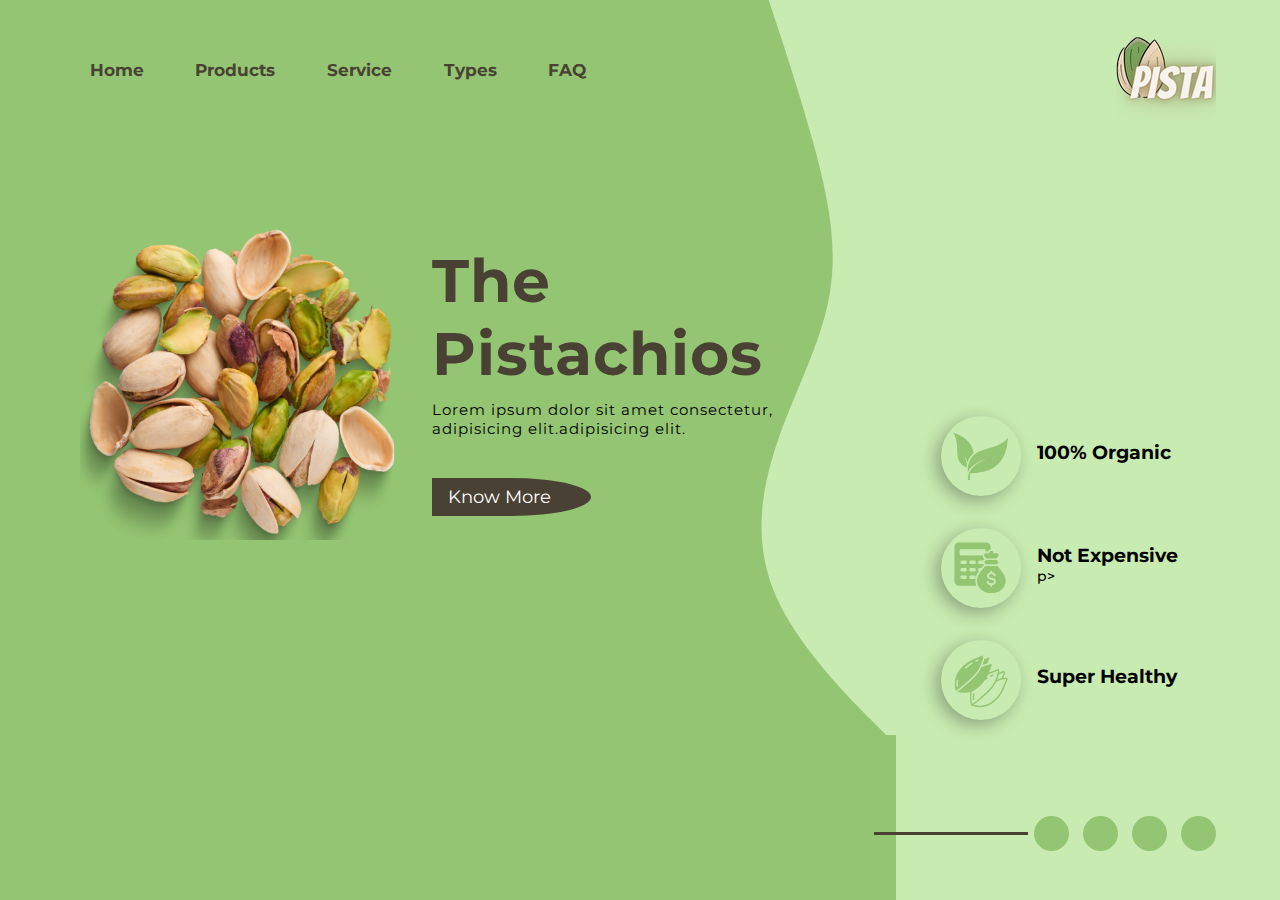
==== TASK_1/index.html @ 1b5cc613 "Add files via upload" ====
<!DOCTYPE html>
<html lang="en">
  <head>
    <meta charset="UTF-8" />
    <meta http-equiv="X-UA-Compatible" content="IE=edge" />
    <meta name="viewport" content="width=device-width, initial-scale=1.0" />
    <title>Document</title>
    <link
      rel="stylesheet"
      href="https://unpkg.com/swiper@8/swiper-bundle.min.css"
    />
    <link
      rel="stylesheet"
      href="https://use.fontawesome.com/releases/v5.15.4/css/all.css"
      integrity="sha384-DyZ88mC6Up2uqS4h/KRgHuoeGwBcD4Ng9SiP4dIRy0EXTlnuz47vAwmeGwVChigm"
      crossorigin="anonymous"
    />
    <link rel="stylesheet" href="style.css" />
  </head>

  <body>
    <div class="container">
      <div class="wave">
        <img src="bg.png" alt="" />
      </div>

      <nav>
        <ul>
          <li><a href="#">Home</a></li>
          <li><a href="#">Products</a></li>
          <li><a href="#">Service</a></li>
          <li><a href="#">Types</a></li>
          <li><a href="#">FAQ</a></li>
        </ul>
        <img src="logo.png" alt="" />
      </nav>

      <div class="main-content">
        <div class="image-pista">
          <div class="swiper mySwiper">
            <div class="swiper-wrapper">
              <div class="swiper-slide"><img src="img1.png" alt="" /></div>
              <div class="swiper-slide"><img src="img2.png" alt="" /></div>
              <div class="swiper-slide"><img src="img3.png" alt="" /></div>
            </div>
          </div>
        </div>
        <div class="main-text">
          <h1>The Pistachios</h1>
          <p>
            Lorem ipsum dolor sit amet consectetur, adipisicing elit.adipisicing
            elit.
          </p>
          <button>Know More</button>
        </div>
      </div>

      <div class="right">
        <div class="box">
          <div class="image">
            <img src="img4.png" alt="" />
          </div>
          <div class="inner-box">
            <h3>100% Organic</h3>
            <p></p>
          </div>
        </div>
        <div class="box">
          <div class="image">
            <img src="img5.png" alt="" />
          </div>
          <div class="inner-box">
            <h3>Not Expensive</h3>
            <p>p></p>
          </div>
        </div>
        <div class="box">
          <div class="image">
            <img src="img6.png" alt="" />
          </div>
          <div class="inner-box">
            <h3>Super Healthy</h3>
            <p></p>
          </div>
        </div>
      </div>

      <div class="social-links">
        <i class="fab fa-instagram"></i>
        <i class="fab fa-facebook-f"></i>
        <i class="fab fa-twitter"></i>
        <i class="far fa-envelope"></i>
      </div>
    </div>
    
  </body>
</html>
---- TASK_1/style.css ----
@import url('https://fonts.googleapis.com/css2?family=Montserrat&display=swap');

* {
    padding: 0%;
    margin: 0;
    font-family: 'Montserrat', sans-serif;
}

.container {
    height: 100vh;
    width: 100%;
    background: linear-gradient(to right, #93C572 70%, #C8EBB1 30%);
    position: relative;
    overflow: hidden;
}
.wave {
    position: absolute;
    top: 0;
    right: 30%;
}
nav {
    width: 90%;
    margin: auto;
    padding-top: 20px;
    display: flex;
    justify-content: space-between;
    align-items: center;
}
nav ul {
    display: flex;
    list-style-type: none;  
}
nav ul li{
    margin:0 5px;
}
nav ul a{
    text-decoration: none;
    padding: 0.3rem 1.3rem;
    font-size: 17px;
    font-weight: bold;
    color: #494234;
    position: relative;
    z-index: 1;
}
nav ul a::after{
    content: "";
    width: 0%;
    height: 100%;
    position: absolute;
    top:0;
    left:0px;
    border-radius: 20px;
    background-color: #C8EBB1;
    z-index: -1;
    transition: 0.5s;
}
nav ul a:hover:after{
    width: 100%;
}
.main-content {
    width: 60%;
    padding-top: 100px;
    margin-left: 3rem;
    display: flex;
    align-items: center;
    justify-content: space-around;
}
.image-pista ,.main-text{
    flex-basis: 50%;
}
.image-pista img{
    width: 100%;
}
.main-content h1 {
    font-size: 60px;
    letter-spacing: 1px;
    color: #494234;
}
.main-content p{
    margin-top: 10px;
    font-size: 15px;
    letter-spacing: 1px;
}
.main-content button{
    margin-top: 2.5rem;
    outline: none;
    border: none;
    font-size: 18px;
    padding: 0.5rem 2.5rem 0.5rem 1rem;
    border-radius: 0 50% 50% 0;
    background-color: #494234;
    color: white;
    cursor: pointer;
}
.swiper{
    width: 20rem;
}
.swiper-slide{
    display: flex;
    align-items: center;
    justify-content: center;
}
.right{
    position: absolute;
    right: 8%;
    bottom: 20%;
}
.box{
    display: flex;
    align-items: center;
}
.right .box .image img{
    width: 70%;
}
.image{
    margin-top: 2rem;
    width: 80px;
    height: 80px;
    border-radius: 50%;
    box-shadow: -5px 5px 17px rgba(0,0,0,0.3);
    display: flex;
    align-items: center;
    justify-content: center;
    transition: 0.5s;
}
.image:hover{
    background-color: rgba(73,66,52,0.7);
}
.box .inner-box{
    margin: 1.5rem 0 0 1rem;
}
.box .inner-box p{
    font-size: 14px;
    font-weight: 500;
}
.social-links{
    position: absolute;
    right: 5%;
    bottom: 5%;
}
.social-links::before{
    content: "";
    width: 80%;
    height: 3px;
    position: absolute;
    top:42%;
    left: -150px;
    background-color: #494234;
}
.social-links i{
    margin-left: 10px;
    width: 35px;
    height: 35px;
    border-radius: 50%;
    background-color: #93C572;
    display: inline-flex;
    align-items: center;
    justify-content: center;
    transition: 0.5s;
}
.social-links i:hover{
    transform: translateY(-5px);
}
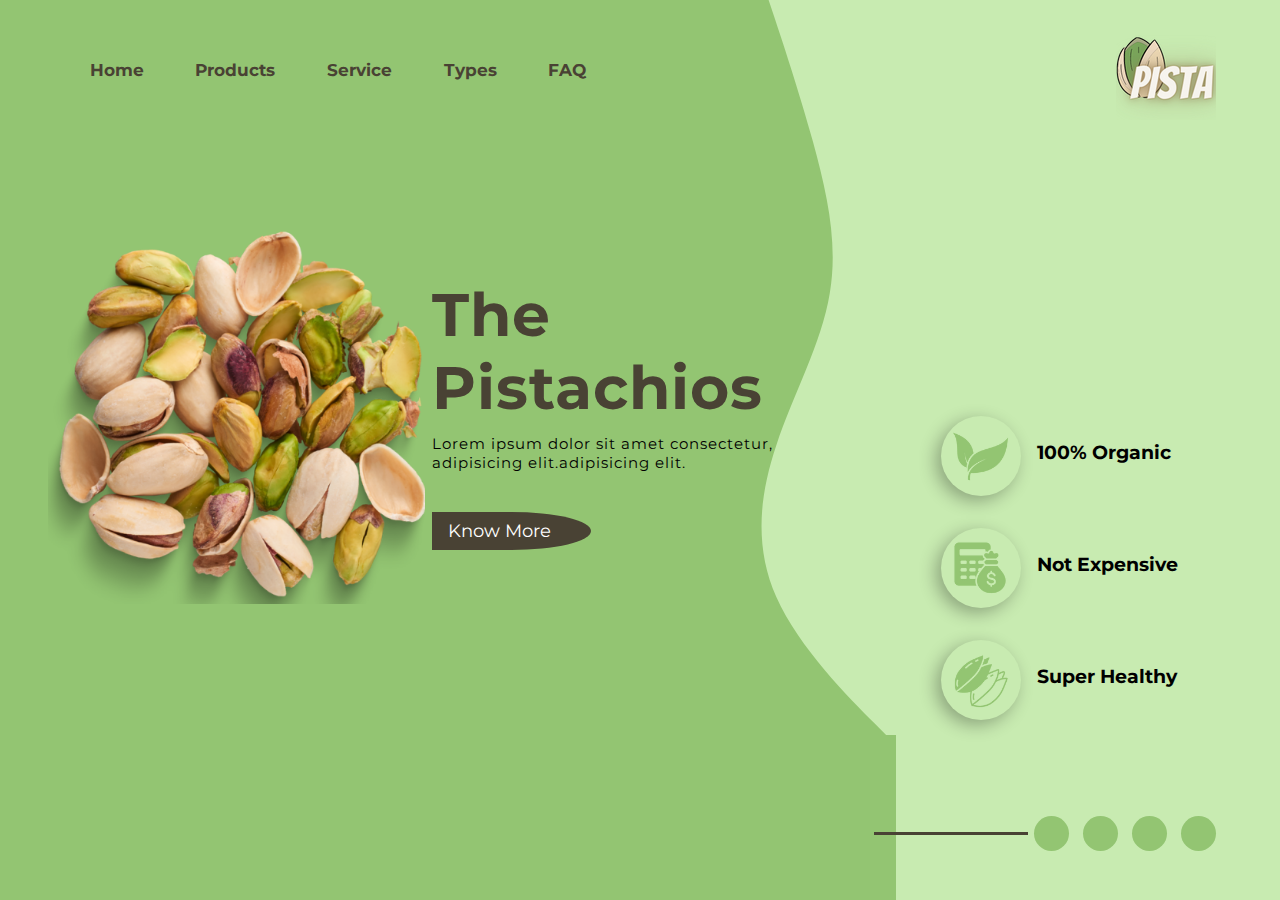
==== commit cd34608c: "Add files via upload" ====
--- a/TASK_1/index.html
+++ b/TASK_1/index.html
@@ -71,7 +71,7 @@
           </div>
           <div class="inner-box">
             <h3>Not Expensive</h3>
-            <p>p></p>
+            <p></p>
           </div>
         </div>
         <div class="box">
@@ -92,6 +92,5 @@
         <i class="far fa-envelope"></i>
       </div>
     </div>
-    
   </body>
 </html>
--- a/TASK_1/style.css
+++ b/TASK_1/style.css
@@ -1,163 +1,157 @@
-@import url('https://fonts.googleapis.com/css2?family=Montserrat&display=swap');
+@import url("https://fonts.googleapis.com/css2?family=Montserrat&display=swap");
 
 * {
-    padding: 0%;
-    margin: 0;
-    font-family: 'Montserrat', sans-serif;
+  padding: 0%;
+  margin: 0;
+  font-family: "Montserrat", sans-serif;
 }
 
 .container {
-    height: 100vh;
-    width: 100%;
-    background: linear-gradient(to right, #93C572 70%, #C8EBB1 30%);
-    position: relative;
-    overflow: hidden;
+  height: 100vh;
+  width: 100%;
+  background: linear-gradient(to right, #93c572 70%, #c8ebb1 30%);
+  position: relative;
+  overflow: hidden;
 }
 .wave {
-    position: absolute;
-    top: 0;
-    right: 30%;
+  position: absolute;
+  top: 0;
+  right: 30%;
 }
 nav {
-    width: 90%;
-    margin: auto;
-    padding-top: 20px;
-    display: flex;
-    justify-content: space-between;
-    align-items: center;
+  width: 90%;
+  margin: auto;
+  padding-top: 20px;
+  display: flex;
+  justify-content: space-between;
+  align-items: center;
 }
 nav ul {
-    display: flex;
-    list-style-type: none;  
+  display: flex;
+  list-style-type: none;
 }
-nav ul li{
-    margin:0 5px;
+nav ul li {
+  margin: 0 5px;
 }
-nav ul a{
-    text-decoration: none;
-    padding: 0.3rem 1.3rem;
-    font-size: 17px;
-    font-weight: bold;
-    color: #494234;
-    position: relative;
-    z-index: 1;
+nav ul a {
+  text-decoration: none;
+  padding: 0.3rem 1.3rem;
+  font-size: 17px;
+  font-weight: bold;
+  color: #494234;
+  position: relative;
+  z-index: 1;
 }
-nav ul a::after{
-    content: "";
-    width: 0%;
-    height: 100%;
-    position: absolute;
-    top:0;
-    left:0px;
-    border-radius: 20px;
-    background-color: #C8EBB1;
-    z-index: -1;
-    transition: 0.5s;
+nav ul a::after {
+  content: "";
+  width: 0%;
+  height: 100%;
+  position: absolute;
+  top: 0;
+  left: 0px;
+  border-radius: 20px;
+  background-color: #c8ebb1;
+  z-index: -1;
+  transition: 0.5s;
 }
-nav ul a:hover:after{
-    width: 100%;
+nav ul a:hover:after {
+  width: 100%;
 }
 .main-content {
-    width: 60%;
-    padding-top: 100px;
-    margin-left: 3rem;
-    display: flex;
-    align-items: center;
-    justify-content: space-around;
+  width: 60%;
+  padding-top: 100px;
+  margin-left: 3rem;
+  display: flex;
+  align-items: center;
+  justify-content: space-around;
 }
-.image-pista ,.main-text{
-    flex-basis: 50%;
+.image-pista,
+.main-text {
+  flex-basis: 50%;
 }
-.image-pista img{
-    width: 100%;
+.image-pista img {
+  width: 100%;
 }
 .main-content h1 {
-    font-size: 60px;
-    letter-spacing: 1px;
-    color: #494234;
+  font-size: 60px;
+  letter-spacing: 1px;
+  color: #494234;
 }
-.main-content p{
-    margin-top: 10px;
-    font-size: 15px;
-    letter-spacing: 1px;
+.main-content p {
+  margin-top: 10px;
+  font-size: 15px;
+  letter-spacing: 1px;
 }
-.main-content button{
-    margin-top: 2.5rem;
-    outline: none;
-    border: none;
-    font-size: 18px;
-    padding: 0.5rem 2.5rem 0.5rem 1rem;
-    border-radius: 0 50% 50% 0;
-    background-color: #494234;
-    color: white;
-    cursor: pointer;
+.main-content button {
+  margin-top: 2.5rem;
+  outline: none;
+  border: none;
+  font-size: 18px;
+  padding: 0.5rem 2.5rem 0.5rem 1rem;
+  border-radius: 0 50% 50% 0;
+  background-color: #494234;
+  color: white;
+  cursor: pointer;
 }
-.swiper{
-    width: 20rem;
+
+.right {
+  position: absolute;
+  right: 8%;
+  bottom: 20%;
 }
-.swiper-slide{
-    display: flex;
-    align-items: center;
-    justify-content: center;
+.box {
+  display: flex;
+  align-items: center;
 }
-.right{
-    position: absolute;
-    right: 8%;
-    bottom: 20%;
+.right .box .image img {
+  width: 70%;
 }
-.box{
-    display: flex;
-    align-items: center;
+.image {
+  margin-top: 2rem;
+  width: 80px;
+  height: 80px;
+  border-radius: 50%;
+  box-shadow: -5px 5px 17px rgba(0, 0, 0, 0.3);
+  display: flex;
+  align-items: center;
+  justify-content: center;
+  transition: 0.5s;
 }
-.right .box .image img{
-    width: 70%;
+.image:hover {
+  background-color: rgba(73, 66, 52, 0.7);
 }
-.image{
-    margin-top: 2rem;
-    width: 80px;
-    height: 80px;
-    border-radius: 50%;
-    box-shadow: -5px 5px 17px rgba(0,0,0,0.3);
-    display: flex;
-    align-items: center;
-    justify-content: center;
-    transition: 0.5s;
+.box .inner-box {
+  margin: 1.5rem 0 0 1rem;
 }
-.image:hover{
-    background-color: rgba(73,66,52,0.7);
+.box .inner-box p {
+  font-size: 14px;
+  font-weight: 500;
 }
-.box .inner-box{
-    margin: 1.5rem 0 0 1rem;
+.social-links {
+  position: absolute;
+  right: 5%;
+  bottom: 5%;
 }
-.box .inner-box p{
-    font-size: 14px;
-    font-weight: 500;
+.social-links::before {
+  content: "";
+  width: 80%;
+  height: 3px;
+  position: absolute;
+  top: 42%;
+  left: -150px;
+  background-color: #494234;
 }
-.social-links{
-    position: absolute;
-    right: 5%;
-    bottom: 5%;
+.social-links i {
+  margin-left: 10px;
+  width: 35px;
+  height: 35px;
+  border-radius: 50%;
+  background-color: #93c572;
+  display: inline-flex;
+  align-items: center;
+  justify-content: center;
+  transition: 0.5s;
 }
-.social-links::before{
-    content: "";
-    width: 80%;
-    height: 3px;
-    position: absolute;
-    top:42%;
-    left: -150px;
-    background-color: #494234;
+.social-links i:hover {
+  transform: translateY(-5px);
 }
-.social-links i{
-    margin-left: 10px;
-    width: 35px;
-    height: 35px;
-    border-radius: 50%;
-    background-color: #93C572;
-    display: inline-flex;
-    align-items: center;
-    justify-content: center;
-    transition: 0.5s;
-}
-.social-links i:hover{
-    transform: translateY(-5px);
-}
